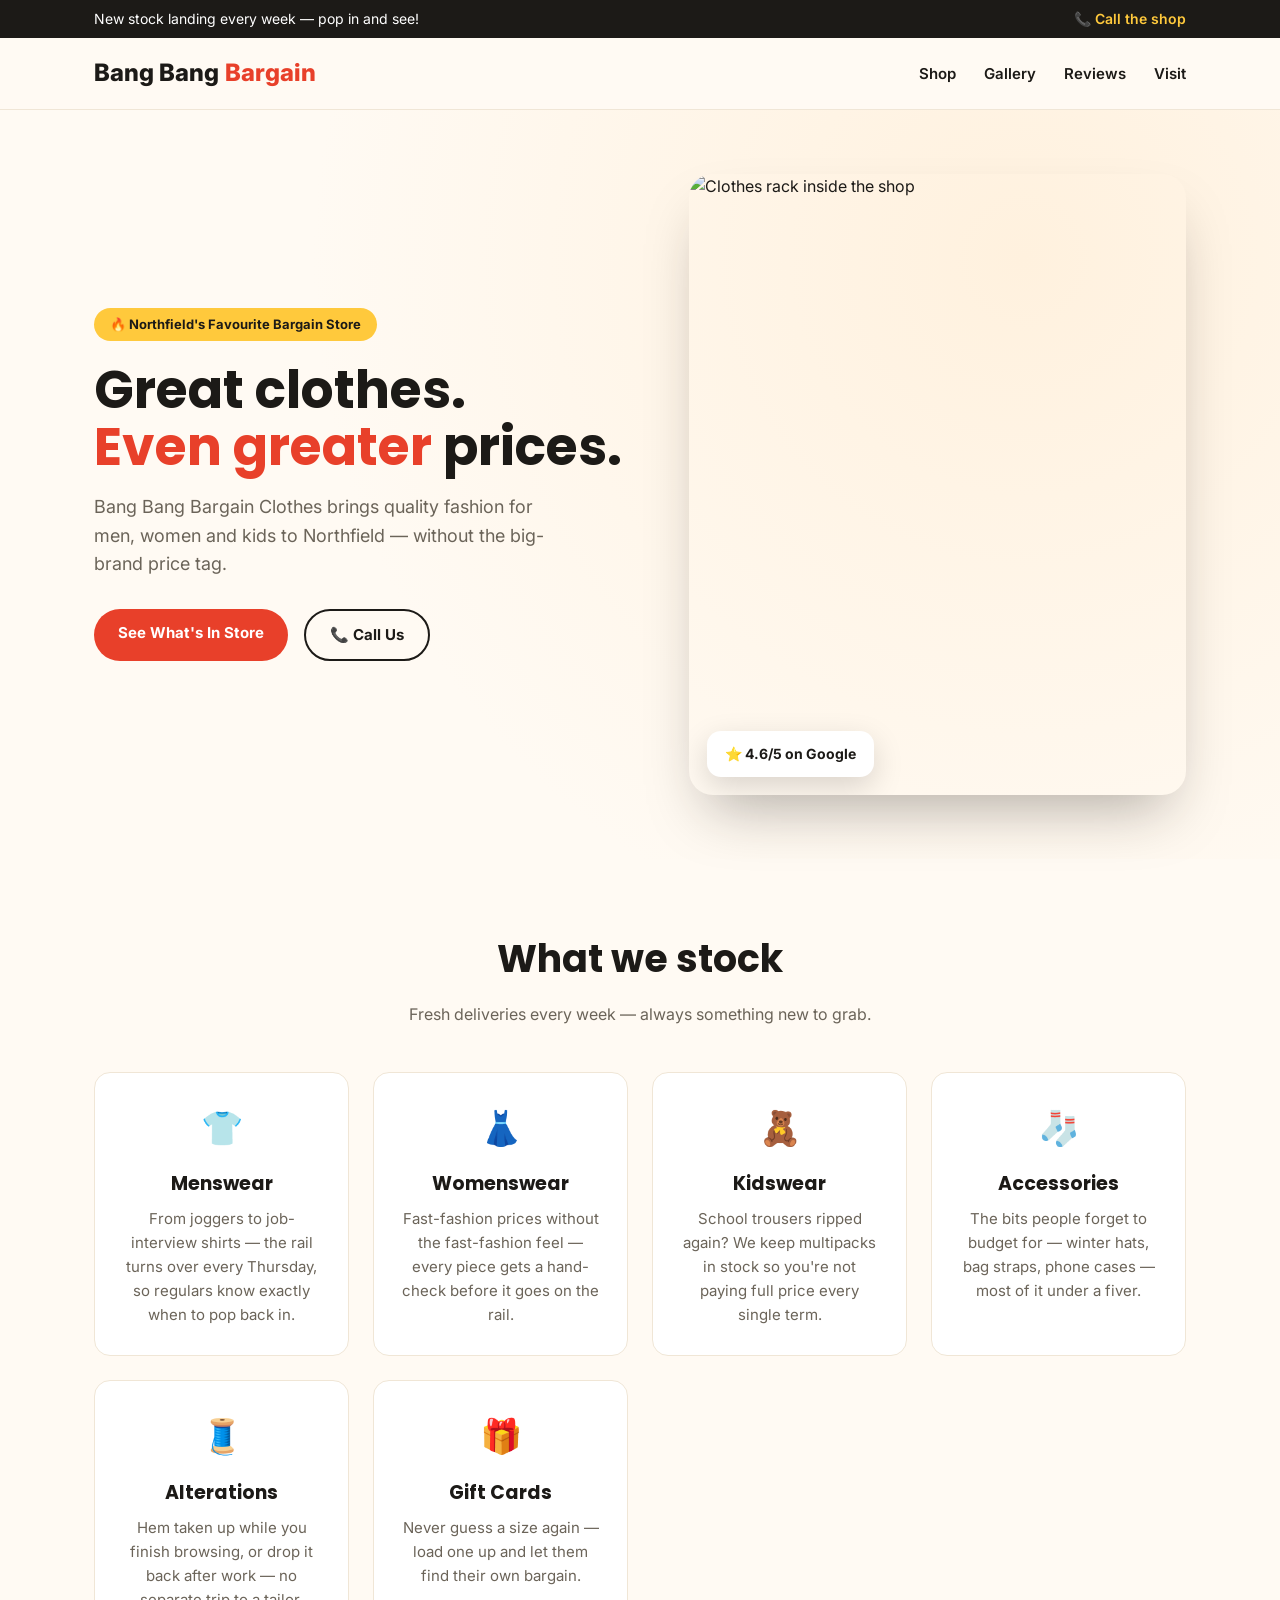
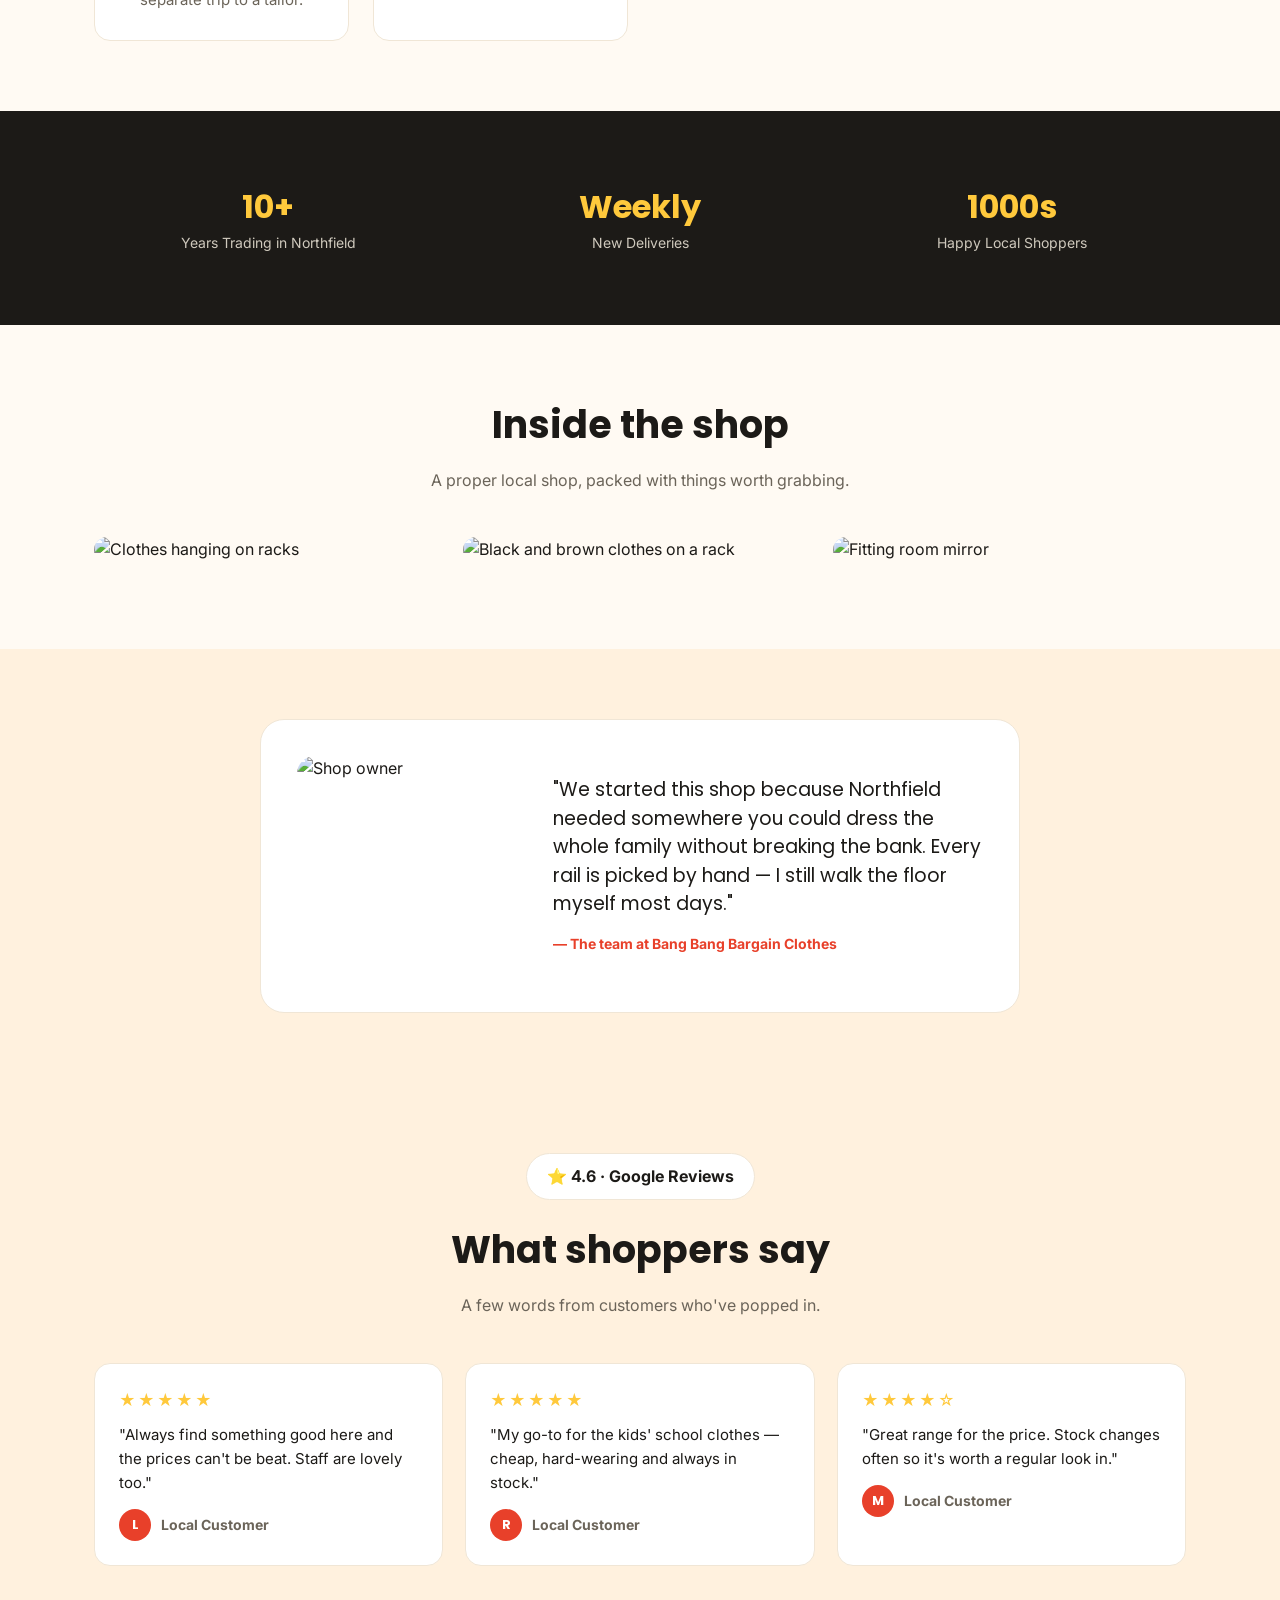
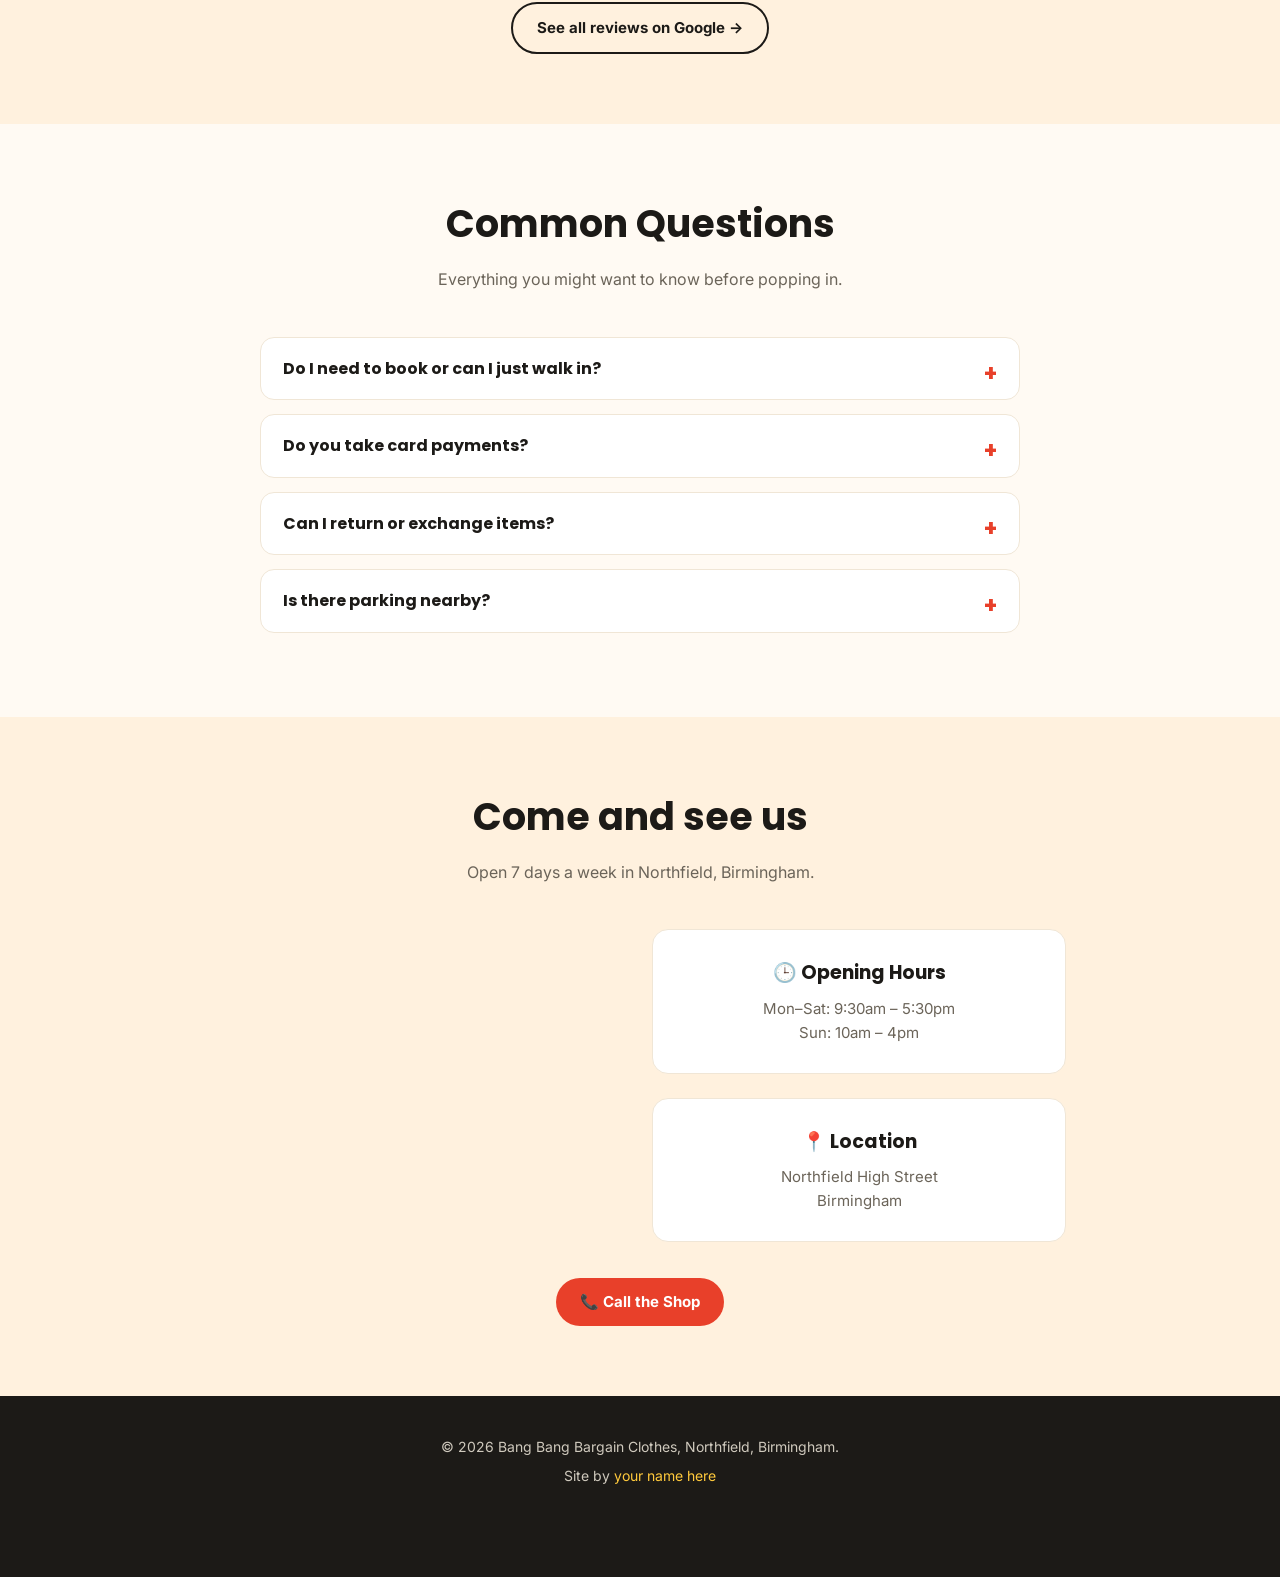
==== index.html @ 91b3e773 "Add files via upload" ====
<!DOCTYPE html>
<html lang="en-GB">
<head>
<meta charset="UTF-8" />
<meta name="viewport" content="width=device-width, initial-scale=1" />
<title>Bang Bang Bargain Clothes | Northfield's Best Value Fashion</title>
<meta name="description" content="Bang Bang Bargain Clothes — quality clothing at unbeatable prices for the whole family, right in Northfield, Birmingham." />
<link rel="preconnect" href="https://fonts.googleapis.com" />
<link rel="preconnect" href="https://fonts.gstatic.com" crossorigin />
<link href="https://fonts.googleapis.com/css2?family=Poppins:wght@500;600;700;800&family=Inter:wght@400;500;600&display=swap" rel="stylesheet" />
<style>
  :root{
    --bg:#fffaf3; --ink:#1c1a17; --muted:#6b6459;
    --accent:#e8402a; --accent2:#ffc93c; --card:#ffffff; --line:#f0e6d6;
  }
  *{box-sizing:border-box; margin:0; padding:0;}
  body{font-family:'Inter',sans-serif; background:var(--bg); color:var(--ink); line-height:1.6;}
  h1,h2,h3{font-family:'Poppins',sans-serif;}
  .wrap{max-width:1140px; margin:0 auto; padding:0 24px;}
  a{color:inherit;}
  img{display:block; max-width:100%;}
  .reveal{opacity:0; transform:translateY(28px); transition:opacity .7s ease, transform .7s ease;}
  .reveal.in{opacity:1; transform:none;}
  .topbar{background:var(--ink); color:#fff; font-size:14px;}
  .topbar__inner{display:flex; justify-content:space-between; align-items:center; padding:8px 24px; flex-wrap:wrap; gap:8px;}
  .topbar a{color:var(--accent2); font-weight:600; text-decoration:none;}
  header{position:sticky; top:0; background:rgba(255,250,243,.95); backdrop-filter:blur(6px); border-bottom:1px solid var(--line); z-index:30; transition:box-shadow .3s;}
  header.scrolled{box-shadow:0 8px 24px rgba(28,26,23,.08);}
  .header__inner{display:flex; align-items:center; justify-content:space-between; padding:16px 24px; position:relative;}
  .brand{font-size:24px; font-weight:800; text-decoration:none; display:flex; gap:6px;}
  .brand span{color:var(--accent);}
  nav ul{list-style:none; display:flex; gap:28px;}
  nav a{text-decoration:none; font-weight:600; font-size:15px; position:relative;}
  nav a::after{content:"";position:absolute; left:0; bottom:-4px; width:0; height:2px; background:var(--accent); transition:width .25s;}
  nav a:hover::after{width:100%;}
  .burger{display:none; flex-direction:column; gap:4px; background:none; border:0; cursor:pointer; padding:6px;}
  .burger span{width:24px; height:2px; background:var(--ink);}
  .mobile-menu{display:none; position:absolute; top:100%; left:0; right:0; background:var(--card); border-bottom:1px solid var(--line); flex-direction:column; padding:12px 24px;}
  .mobile-menu.open{display:flex;}
  .mobile-menu a{padding:12px 0; text-decoration:none; font-weight:600; border-bottom:1px solid var(--line);}
  .btn{display:inline-block; padding:12px 24px; border-radius:999px; font-weight:700; text-decoration:none; font-size:15px; border:none; cursor:pointer; transition:transform .2s, background .2s;}
  .btn:hover{transform:translateY(-2px);}
  .btn--accent{background:var(--accent); color:#fff;}
  .btn--accent:hover{background:#c9331f;}
  .btn--ghost{border:2px solid var(--ink); background:none;}
  .hero{padding:64px 24px; background:radial-gradient(circle at 80% 20%, #fff1de 0%, var(--bg) 60%);}
  .hero__grid{display:grid; grid-template-columns:1.1fr 1fr; gap:48px; align-items:center;}
  .hero__tag{display:inline-block; background:var(--accent2); color:var(--ink); font-weight:700; font-size:13px; padding:6px 16px; border-radius:999px; margin-bottom:20px;}
  .hero h1{font-size:clamp(32px,4.2vw,52px); line-height:1.1; margin-bottom:18px;}
  .hero h1 em{color:var(--accent); font-style:normal;}
  .hero p{color:var(--muted); font-size:18px; margin-bottom:30px; max-width:480px;}
  .hero__actions{display:flex; gap:16px; flex-wrap:wrap;}
  .hero__media{position:relative; border-radius:24px; overflow:hidden; aspect-ratio:4/5; box-shadow:0 30px 60px -20px rgba(28,26,23,.35);}
  .hero__media img{width:100%; height:100%; object-fit:cover;}
  .hero__badge{position:absolute; bottom:18px; left:18px; background:#fff; padding:12px 18px; border-radius:14px; box-shadow:0 10px 30px rgba(0,0,0,.15); font-size:14px; font-weight:700;}
  section{padding:70px 24px;}
  .section__head{text-align:center; max-width:600px; margin:0 auto 44px;}
  .section__head h2{font-size:clamp(26px,4vw,38px); margin-bottom:12px;}
  .section__head p{color:var(--muted);}
  .grid{display:grid; grid-template-columns:repeat(auto-fit,minmax(220px,1fr)); gap:24px;}
  .card{background:var(--card); border:1px solid var(--line); border-radius:16px; padding:28px; text-align:center; transition:transform .25s, box-shadow .25s;}
  .card:hover{transform:translateY(-6px); box-shadow:0 20px 40px -16px rgba(28,26,23,.18);}
  .card .icon{font-size:34px; margin-bottom:14px;}
  .card h3{font-size:19px; margin-bottom:8px;}
  .card p{color:var(--muted); font-size:15px;}
  .strip{background:var(--ink); color:#fff;}
  .strip .grid{grid-template-columns:repeat(auto-fit,minmax(160px,1fr)); text-align:center;}
  .strip h3{font-size:32px; color:var(--accent2); font-family:'Poppins',sans-serif;}
  .strip p{color:#cfc9bd; font-size:14px;}
  .masonry{columns:3 220px; column-gap:16px;}
  .masonry img{width:100%; border-radius:16px; margin-bottom:16px; break-inside:avoid; transition:transform .3s;}
  .masonry img:hover{transform:scale(1.03);}
  .owner{display:grid; grid-template-columns:220px 1fr; gap:36px; align-items:center; background:var(--card); border:1px solid var(--line); border-radius:24px; padding:36px; max-width:760px; margin:0 auto;}
  .owner img{border-radius:18px; aspect-ratio:1; object-fit:cover; width:100%;}
  .owner blockquote{font-family:'Poppins',sans-serif; font-size:19px; line-height:1.5; margin-bottom:14px;}
  .owner .who{color:var(--accent); font-weight:700; font-size:14px;}
  .reviews{background:#fff1de;}
  .review-grid{display:grid; grid-template-columns:repeat(auto-fit,minmax(240px,1fr)); gap:22px;}
  .review{background:#fff; border-radius:16px; padding:24px; border:1px solid var(--line); transition:transform .25s;}
  .review:hover{transform:translateY(-4px);}
  .stars{color:var(--accent2); letter-spacing:2px; margin-bottom:10px;}
  .review p{color:var(--ink); font-size:15px; margin-bottom:14px;}
  .review .who{display:flex; align-items:center; gap:10px; font-weight:700; font-size:14px; color:var(--muted);}
  .avatar{width:32px; height:32px; border-radius:50%; background:var(--accent); color:#fff; display:flex; align-items:center; justify-content:center; font-size:13px; font-weight:700; font-family:'Poppins',sans-serif;}
  .review-cta{text-align:center; margin-top:36px;}
  .rating-badge{display:inline-flex; align-items:center; gap:10px; background:#fff; border:1px solid var(--line); border-radius:999px; padding:10px 20px; font-weight:700; margin-bottom:20px;}
  .faq{max-width:760px; margin:0 auto;}
  .faq details{background:var(--card); border:1px solid var(--line); border-radius:14px; padding:18px 22px; margin-bottom:14px;}
  .faq summary{cursor:pointer; font-weight:700; font-family:'Poppins',sans-serif; list-style:none;}
  .faq summary::-webkit-details-marker{display:none;}
  .faq summary::after{content:"+"; float:right; font-size:22px; color:var(--accent);}
  .faq details[open] summary::after{content:"–";}
  .faq p{margin-top:12px; color:var(--muted); font-size:15px;}
  .map-contact{display:grid; grid-template-columns:1fr 1fr; gap:24px; max-width:900px; margin:0 auto;}
  .map-contact iframe{width:100%; height:100%; min-height:260px; border:0; border-radius:16px;}
  footer{background:var(--ink); color:#cfc9bd; padding:40px 24px 90px; text-align:center; font-size:14px;}
  footer a{color:var(--accent2); text-decoration:none;}
  .sticky-cta{position:fixed; bottom:0; left:0; right:0; background:var(--ink); padding:12px 20px; display:none; justify-content:center; gap:12px; z-index:40; box-shadow:0 -8px 24px rgba(0,0,0,.2);}
  .sticky-cta a{flex:1; text-align:center; max-width:280px;}
  @media(max-width:820px){
    nav{display:none;}
    .burger{display:flex;}
    .hero__grid{grid-template-columns:1fr;}
    .hero__media{order:-1;}
    .masonry{columns:2 160px;}
    .owner{grid-template-columns:1fr; text-align:center;}
    .owner img{max-width:180px; margin:0 auto;}
    .map-contact{grid-template-columns:1fr;}
    .sticky-cta{display:flex;}
    footer{padding-bottom:100px;}
  }
</style>
</head>
<body>

<div class="topbar">
  <div class="wrap topbar__inner">
    <p>New stock landing every week — pop in and see!</p>
    <a href="tel:+441210000000">📞 Call the shop</a>
  </div>
</div>

<header id="siteHeader">
  <div class="wrap header__inner">
    <a class="brand" href="#top">Bang Bang <span>Bargain</span></a>
    <nav>
      <ul>
        <li><a href="#shop">Shop</a></li>
        <li><a href="#gallery">Gallery</a></li>
        <li><a href="#reviews">Reviews</a></li>
        <li><a href="#visit">Visit</a></li>
      </ul>
    </nav>
    <button class="burger" id="burgerBtn" aria-label="Menu"><span></span><span></span><span></span></button>
    <div class="mobile-menu" id="mobileMenu">
      <a href="#shop">Shop</a>
      <a href="#gallery">Gallery</a>
      <a href="#reviews">Reviews</a>
      <a href="#visit">Visit</a>
    </div>
  </div>
</header>

<section class="hero" id="top">
  <div class="wrap hero__grid">
    <div>
      <span class="hero__tag">🔥 Northfield's Favourite Bargain Store</span>
      <h1>Great clothes.<br><em>Even greater</em> prices.</h1>
      <p>Bang Bang Bargain Clothes brings quality fashion for men, women and kids to Northfield — without the big-brand price tag.</p>
      <div class="hero__actions">
        <a href="#shop" class="btn btn--accent">See What's In Store</a>
        <a href="tel:+441210000000" class="btn btn--ghost">📞 Call Us</a>
      </div>
    </div>
    <div class="hero__media">
      <img src="https://images.pexels.com/photos/26292716/pexels-photo-26292716.jpeg?auto=compress&cs=tinysrgb&w=1200" alt="Clothes rack inside the shop" loading="lazy" />
      <div class="hero__badge">⭐ 4.6/5 on Google</div>
    </div>
  </div>
</section>

<section id="shop">
  <div class="wrap">
    <div class="section__head reveal">
      <h2>What we stock</h2>
      <p>Fresh deliveries every week — always something new to grab.</p>
    </div>
    <div class="grid">
      <div class="card reveal"><div class="icon">👕</div><h3>Menswear</h3><p>From joggers to job-interview shirts — the rail turns over every Thursday, so regulars know exactly when to pop back in.</p></div>
      <div class="card reveal"><div class="icon">👗</div><h3>Womenswear</h3><p>Fast-fashion prices without the fast-fashion feel — every piece gets a hand-check before it goes on the rail.</p></div>
      <div class="card reveal"><div class="icon">🧸</div><h3>Kidswear</h3><p>School trousers ripped again? We keep multipacks in stock so you're not paying full price every single term.</p></div>
      <div class="card reveal"><div class="icon">🧦</div><h3>Accessories</h3><p>The bits people forget to budget for — winter hats, bag straps, phone cases — most of it under a fiver.</p></div>
      <div class="card reveal"><div class="icon">🧵</div><h3>Alterations</h3><p>Hem taken up while you finish browsing, or drop it back after work — no separate trip to a tailor.</p></div>
      <div class="card reveal"><div class="icon">🎁</div><h3>Gift Cards</h3><p>Never guess a size again — load one up and let them find their own bargain.</p></div>
    </div>
  </div>
</section>

<section class="strip">
  <div class="wrap grid">
    <div class="reveal"><h3>10+</h3><p>Years Trading in Northfield</p></div>
    <div class="reveal"><h3>Weekly</h3><p>New Deliveries</p></div>
    <div class="reveal"><h3>1000s</h3><p>Happy Local Shoppers</p></div>
  </div>
</section>

<section id="gallery">
  <div class="wrap">
    <div class="section__head reveal">
      <h2>Inside the shop</h2>
      <p>A proper local shop, packed with things worth grabbing.</p>
    </div>
    <div class="masonry reveal">
      <img src="https://images.pexels.com/photos/11911863/pexels-photo-11911863.jpeg?auto=compress&cs=tinysrgb&w=800" alt="Clothes hanging on racks" loading="lazy" />
      <img src="https://images.pexels.com/photos/5531711/pexels-photo-5531711.jpeg?auto=compress&cs=tinysrgb&w=800" alt="Black and brown clothes on a rack" loading="lazy" />
      <img src="https://images.pexels.com/photos/7679757/pexels-photo-7679757.jpeg?auto=compress&cs=tinysrgb&w=800" alt="Fitting room mirror" loading="lazy" />
    </div>
  </div>
</section>

<section id="owner" style="background:#fff1de;">
  <div class="wrap">
    <div class="owner reveal">
      <img src="https://images.pexels.com/photos/36730466/pexels-photo-36730466.jpeg?auto=compress&cs=tinysrgb&w=500" alt="Shop owner" loading="lazy" />
      <div>
        <blockquote>"We started this shop because Northfield needed somewhere you could dress the whole family without breaking the bank. Every rail is picked by hand — I still walk the floor myself most days."</blockquote>
        <div class="who">— The team at Bang Bang Bargain Clothes</div>
      </div>
    </div>
  </div>
</section>

<section id="reviews" class="reviews">
  <div class="wrap">
    <div class="section__head reveal">
      <span class="rating-badge">⭐ 4.6 · Google Reviews</span>
      <h2>What shoppers say</h2>
      <p>A few words from customers who've popped in.</p>
    </div>
    <div class="review-grid">
      <div class="review reveal"><div class="stars">★★★★★</div><p>"Always find something good here and the prices can't be beat. Staff are lovely too."</p><div class="who"><span class="avatar">L</span> Local Customer</div></div>
      <div class="review reveal"><div class="stars">★★★★★</div><p>"My go-to for the kids' school clothes — cheap, hard-wearing and always in stock."</p><div class="who"><span class="avatar">R</span> Local Customer</div></div>
      <div class="review reveal"><div class="stars">★★★★☆</div><p>"Great range for the price. Stock changes often so it's worth a regular look in."</p><div class="who"><span class="avatar">M</span> Local Customer</div></div>
    </div>
    <div class="review-cta">
      <a class="btn btn--ghost" href="https://www.google.com/search?q=Bang+Bang+Bargain+Clothes+Northfield+Birmingham+reviews" target="_blank" rel="noopener">See all reviews on Google →</a>
    </div>
  </div>
</section>

<section id="faq">
  <div class="wrap">
    <div class="section__head reveal">
      <h2>Common Questions</h2>
      <p>Everything you might want to know before popping in.</p>
    </div>
    <div class="faq reveal">
      <details><summary>Do I need to book or can I just walk in?</summary><p>No booking needed — just walk in any time during opening hours.</p></details>
      <details><summary>Do you take card payments?</summary><p>Yes, we accept card, contactless and cash.</p></details>
      <details><summary>Can I return or exchange items?</summary><p>Yes, bring your receipt within 14 days for an exchange or store credit.</p></details>
      <details><summary>Is there parking nearby?</summary><p>Yes, there's short-stay parking right outside on Northfield High Street.</p></details>
    </div>
  </div>
</section>

<section id="visit" style="background:#fff1de;">
  <div class="wrap section__head reveal">
    <h2>Come and see us</h2>
    <p>Open 7 days a week in Northfield, Birmingham.</p>
  </div>
  <div class="wrap map-contact reveal">
    <iframe src="https://maps.google.com/maps?q=Northfield,+Birmingham&z=15&output=embed" loading="lazy" title="Map to Bang Bang Bargain Clothes"></iframe>
    <div class="grid" style="grid-template-columns:1fr;">
      <div class="card"><h3>🕒 Opening Hours</h3><p>Mon–Sat: 9:30am – 5:30pm<br>Sun: 10am – 4pm</p></div>
      <div class="card"><h3>📍 Location</h3><p>Northfield High Street<br>Birmingham</p></div>
    </div>
  </div>
  <div class="wrap" style="text-align:center; margin-top:36px;">
    <a href="tel:+441210000000" class="btn btn--accent">📞 Call the Shop</a>
  </div>
</section>

<footer>
  <p>&copy; 2026 Bang Bang Bargain Clothes, Northfield, Birmingham.</p>
  <p style="margin-top:6px;">Site by <a href="#">your name here</a></p>
</footer>

<div class="sticky-cta">
  <a href="tel:+441210000000" class="btn btn--accent">📞 Call Now</a>
  <a href="#visit" class="btn btn--ghost" style="border-color:#fff; color:#fff;">📍 Visit</a>
</div>

<script>
  const burger = document.getElementById('burgerBtn');
  const menu = document.getElementById('mobileMenu');
  burger.addEventListener('click', () => menu.classList.toggle('open'));

  const header = document.getElementById('siteHeader');
  window.addEventListener('scroll', () => header.classList.toggle('scrolled', window.scrollY > 10));

  function smoothScrollTo(id){
    const target = document.getElementById(id);
    if(!target) return;
    const headerH = header.offsetHeight;
    const top = target.getBoundingClientRect().top + window.scrollY - headerH - 12;
    window.scrollTo({ top: Math.max(top, 0), behavior: 'smooth' });
  }
  document.querySelectorAll('a[href^="#"]').forEach(link => {
    const id = link.getAttribute('href').slice(1);
    if(!document.getElementById(id)) return;
    link.addEventListener('click', (e) => {
      e.preventDefault();
      menu.classList.remove('open');
      smoothScrollTo(id);
      history.replaceState(null, '', '#' + id);
    });
  });

  const io = new IntersectionObserver((entries) => {
    entries.forEach(e => { if(e.isIntersecting){ e.target.classList.add('in'); io.unobserve(e.target); } });
  }, { threshold: 0.15 });
  document.querySelectorAll('.reveal').forEach(el => io.observe(el));
</script>

</body>
</html>
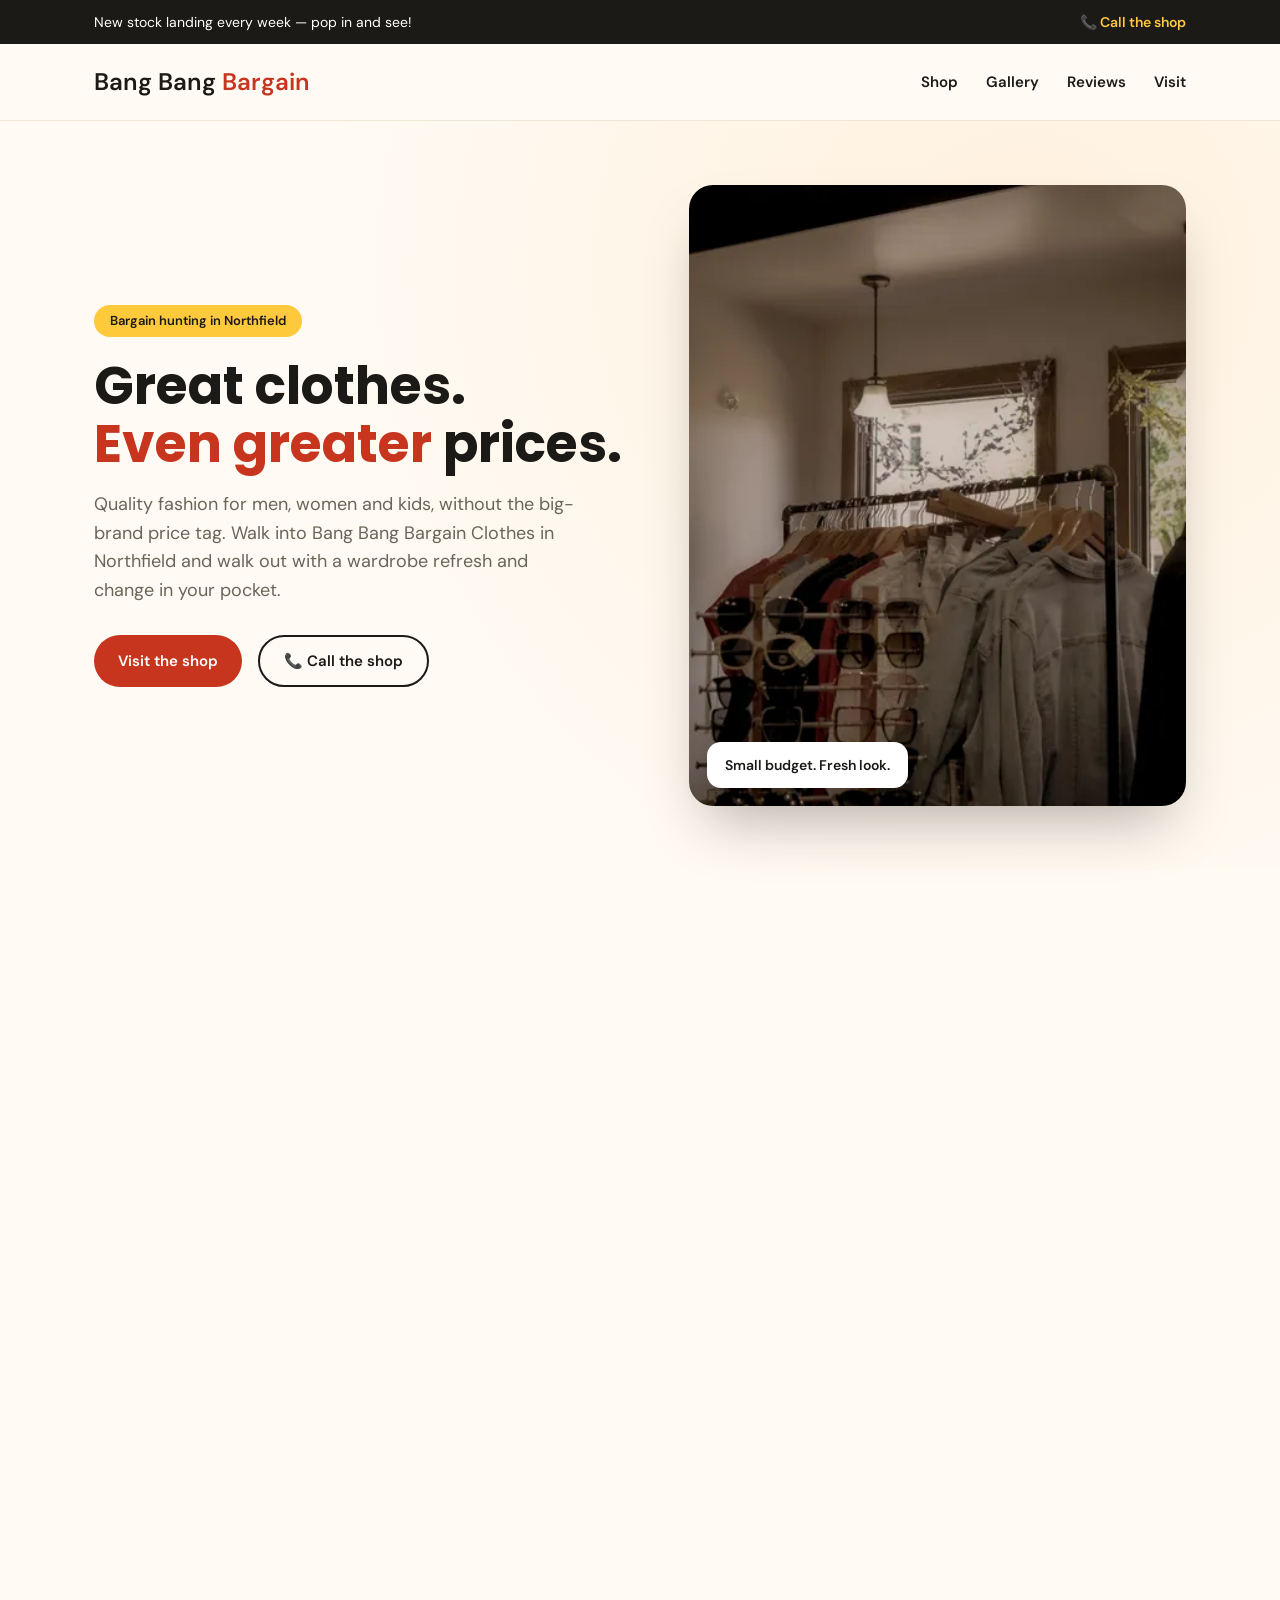
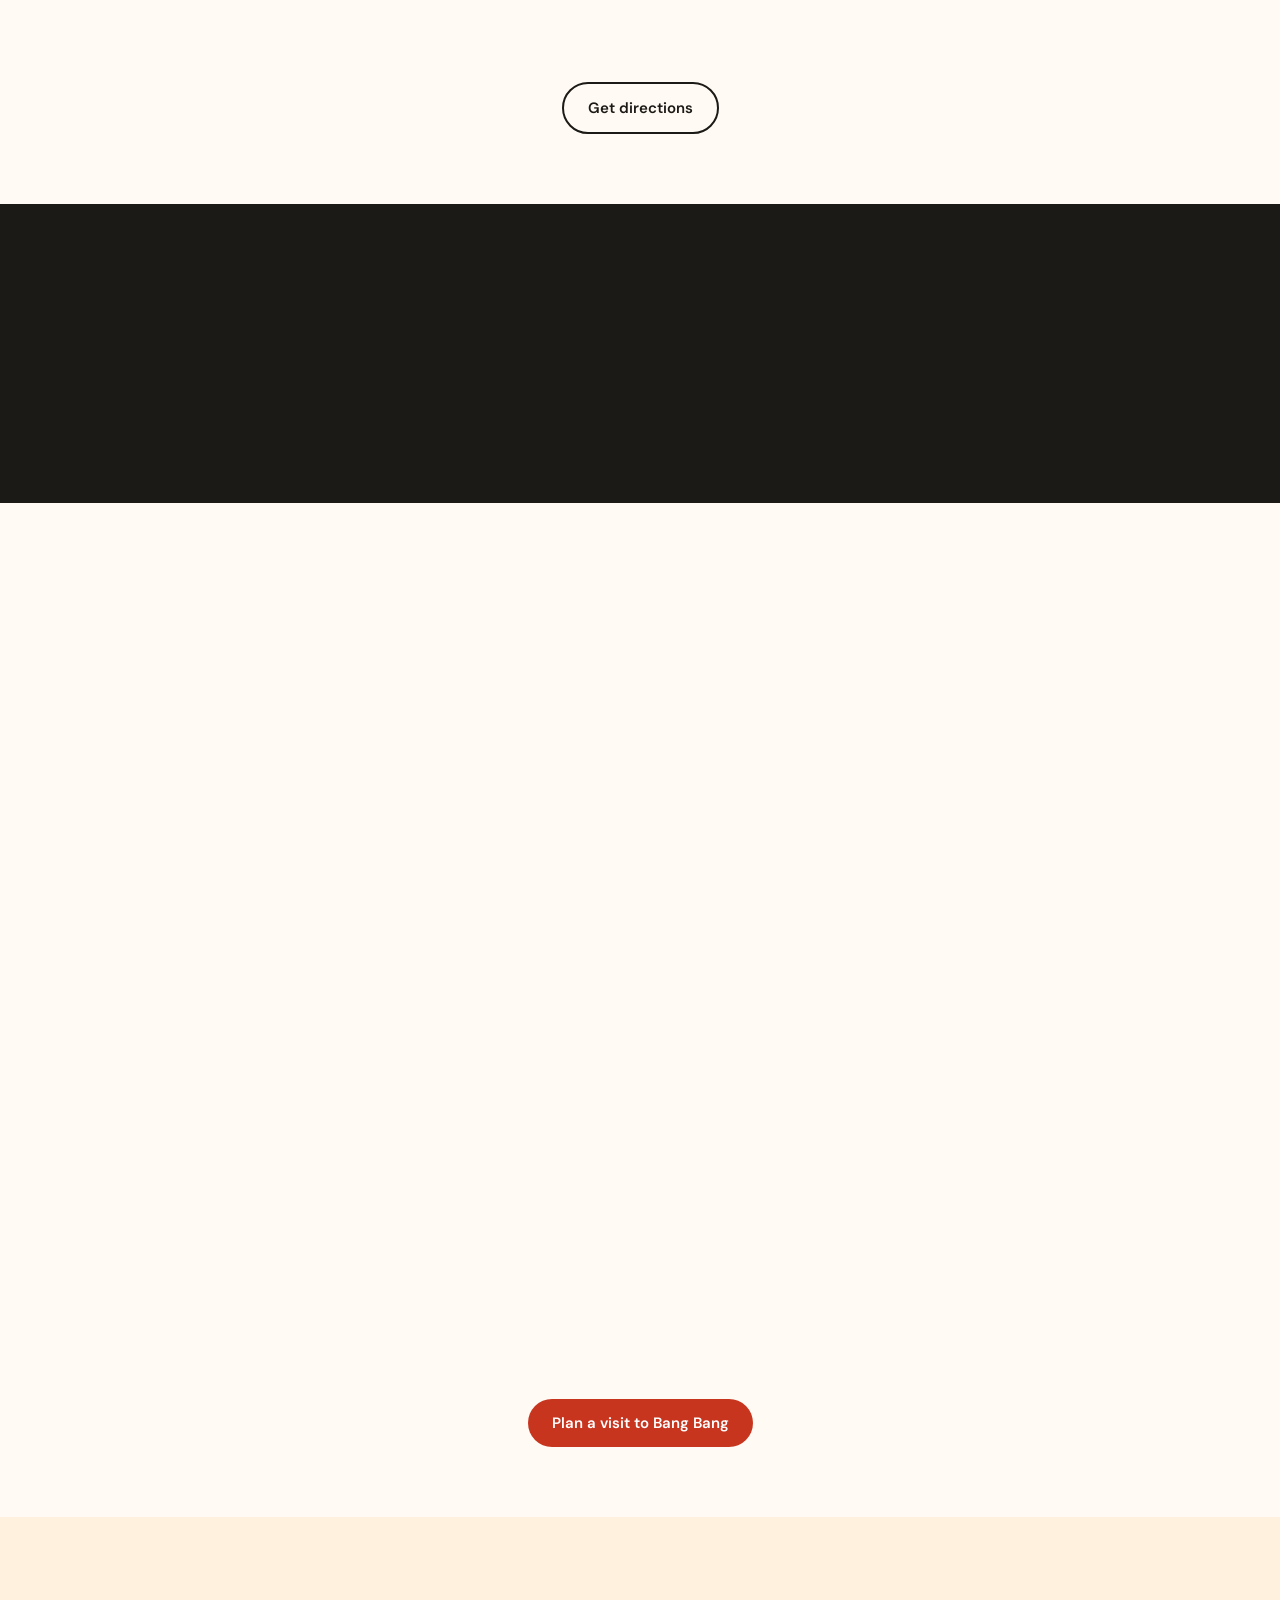
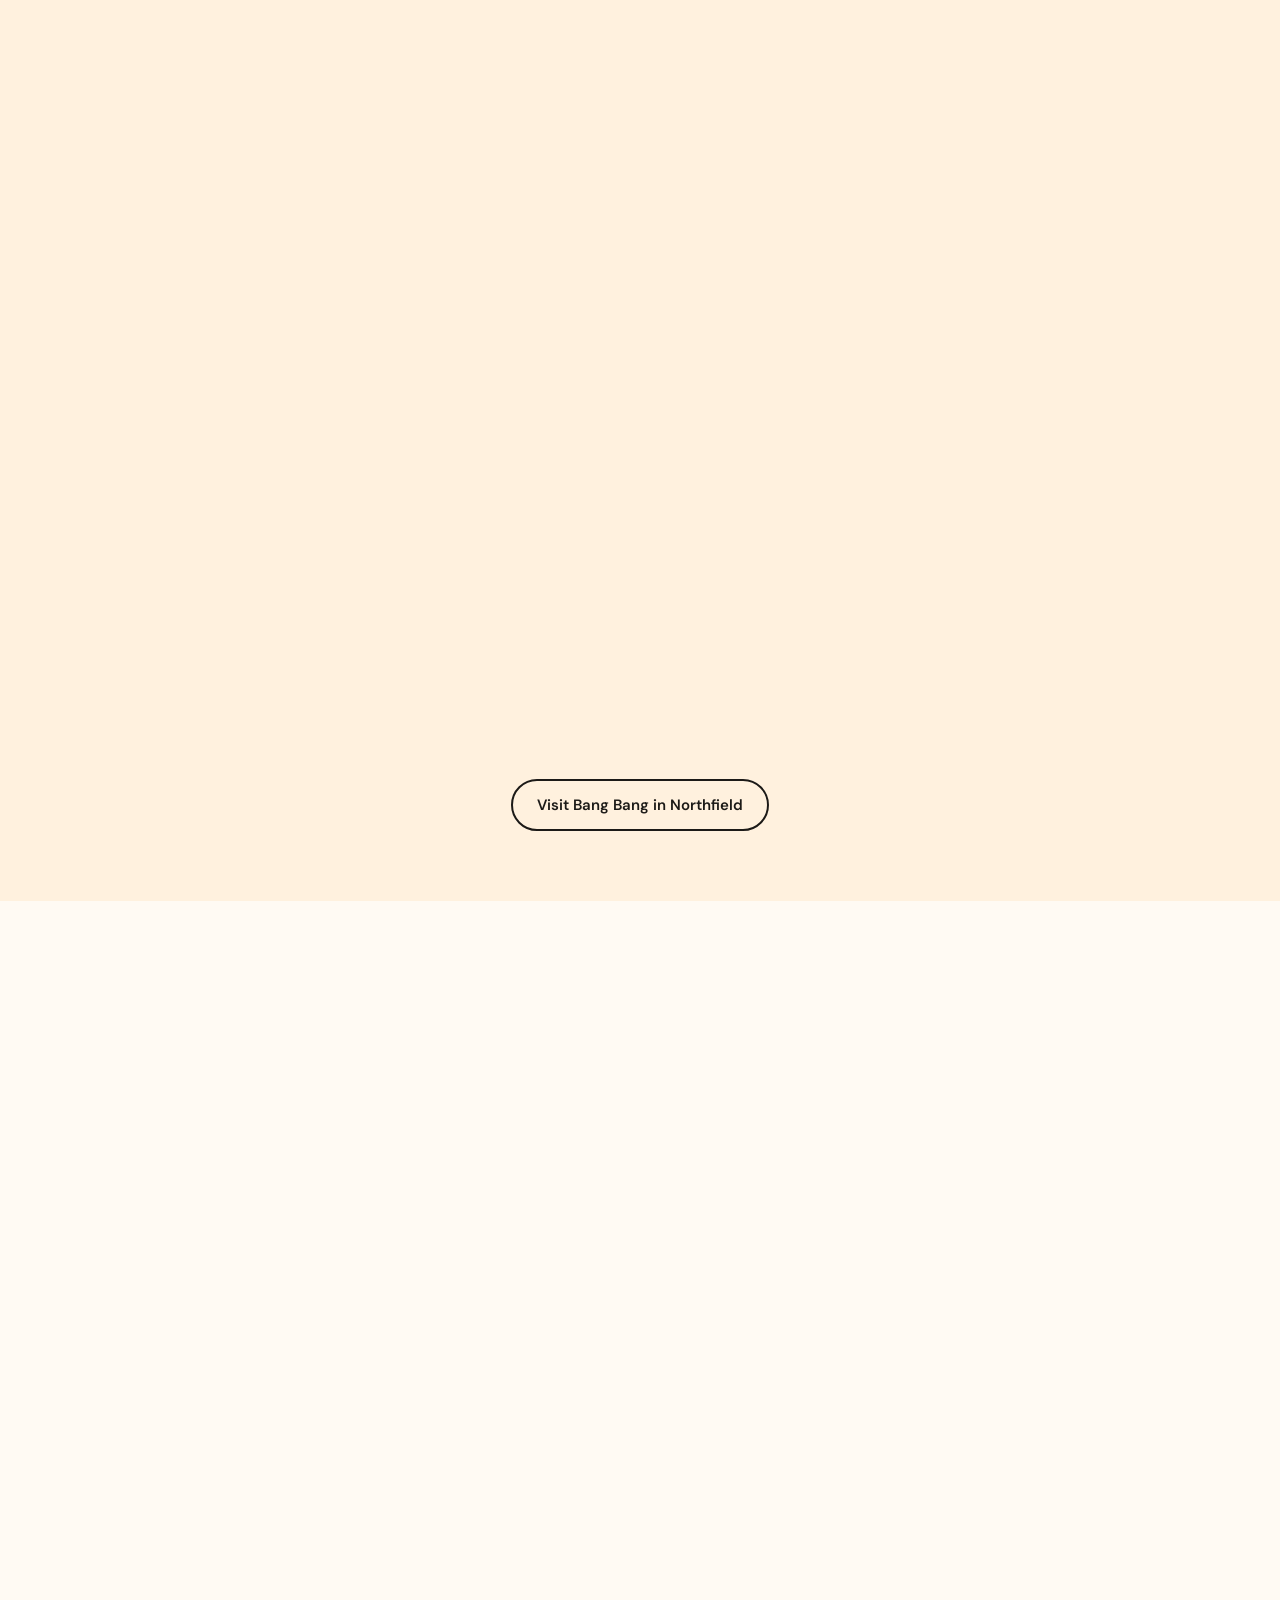
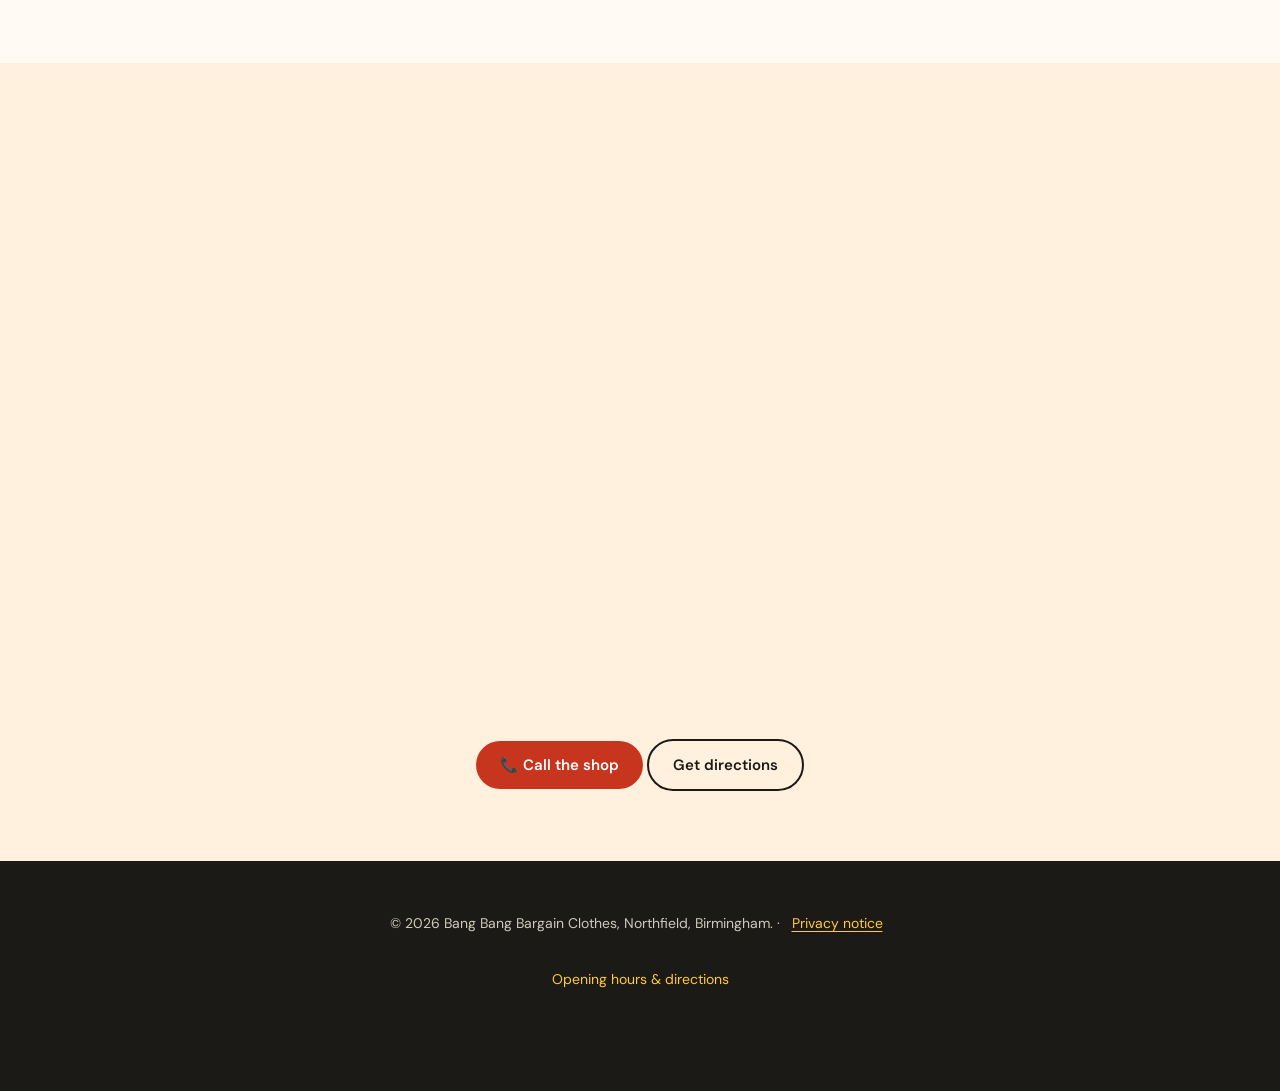
==== commit a0ea9440: "Upgrade to industry-standard version Trade-specific content, accessibility (WCAG 2.2 AA), local SEO " ====
--- a/index.html
+++ b/index.html
@@ -3,42 +3,82 @@
 <head>
 <meta charset="UTF-8" />
 <meta name="viewport" content="width=device-width, initial-scale=1" />
-<title>Bang Bang Bargain Clothes | Northfield's Best Value Fashion</title>
+<meta http-equiv="Content-Security-Policy" content="default-src 'self'; script-src 'self' 'sha256-gAIMlo4uHwea7LDSu/hGhLXHg8Iu/WQoVQvXGVLwabA=' 'sha256-/x7W7R75k8Roq0WaVRQX9blP4OufE5xbAdzklGxsgpw=' 'sha256-jGpBub3gSH76d6RFqRCQC8RcWBUvv9EhW2UNoiiEyQc=' 'sha256-IDwLny+QN3nuNhJYRke6zRL8Q5bC1jtUe0Z6aEzU7aU='; style-src 'self' 'sha256-e0gJQ25ycQEBZA8t9iqPlW1ZP9yXl++LATGfIm0k0qs=' 'sha256-yHE5kvvKfmOV6AkdnSbhZ3sw0I3Plir3JawKdt4ME8s='; img-src 'self' data:; font-src 'self'; frame-src https://maps.google.com https://www.google.com; connect-src 'self'; form-action 'self'; base-uri 'self'; object-src 'none'; upgrade-insecure-requests" />
+<meta name="referrer" content="strict-origin-when-cross-origin" />
+<script>if (window.top !== window.self) { try { window.top.location.replace(window.self.location.href); } catch (e) { document.documentElement.hidden = true; } }</script>
+<title>Bang Bang Bargain Clothes | Bargain Clothing, Northfield</title>
 <meta name="description" content="Bang Bang Bargain Clothes — quality clothing at unbeatable prices for the whole family, right in Northfield, Birmingham." />
-<link rel="preconnect" href="https://fonts.googleapis.com" />
-<link rel="preconnect" href="https://fonts.gstatic.com" crossorigin />
-<link href="https://fonts.googleapis.com/css2?family=Poppins:wght@500;600;700;800&family=Inter:wght@400;500;600&display=swap" rel="stylesheet" />
+<link rel="canonical" href="https://desolatemartial553.github.io/Bang-Bargain-Clothing-Store/" />
+<meta property="og:type" content="website" />
+<meta property="og:site_name" content="Bang Bang Bargain Clothes" />
+<meta property="og:title" content="Bang Bang Bargain Clothes | Bargain Clothing, Northfield" />
+<meta property="og:description" content="Bargain clothing for men, women and kids at Bang Bang Bargain Clothes, Northfield, Birmingham. Fresh looks without the big-brand price tag." />
+<meta property="og:url" content="https://desolatemartial553.github.io/Bang-Bargain-Clothing-Store/" />
+<meta property="og:image" content="https://desolatemartial553.github.io/Bang-Bargain-Clothing-Store/images/26292716-w1200-510578.jpg" />
+<meta property="og:locale" content="en_GB" />
+<meta name="twitter:card" content="summary_large_image" />
+<meta name="twitter:title" content="Bang Bang Bargain Clothes | Bargain Clothing, Northfield" />
+<meta name="twitter:description" content="Bargain clothing for men, women and kids at Bang Bang Bargain Clothes, Northfield, Birmingham." />
+<meta name="twitter:image" content="https://desolatemartial553.github.io/Bang-Bargain-Clothing-Store/images/26292716-w1200-510578.jpg" />
+<meta name="theme-color" content="#e8402a" />
+<link rel="icon" href="data:image/svg+xml,%3Csvg xmlns='http://www.w3.org/2000/svg' viewBox='0 0 64 64'%3E%3Crect width='64' height='64' rx='14' fill='%23e8402a'/%3E%3Ctext x='32' y='44' font-family='Arial,sans-serif' font-size='34' font-weight='800' text-anchor='middle' fill='%23fff'%3EBB%3C/text%3E%3C/svg%3E" />
+<script type="application/ld+json">
+{
+  "@context": "https://schema.org",
+  "@type": "ClothingStore",
+  "name": "Bang Bang Bargain Clothes",
+  "url": "https://desolatemartial553.github.io/Bang-Bargain-Clothing-Store/",
+  "image": "https://desolatemartial553.github.io/Bang-Bargain-Clothing-Store/images/26292716-w1200-510578.jpg",
+  "description": "Bargain clothing for men, women and kids in Northfield, Birmingham.",
+  "address": {
+    "@type": "PostalAddress",
+    "addressLocality": "Northfield, Birmingham",
+    "addressRegion": "West Midlands",
+    "addressCountry": "GB"
+  },
+  "areaServed": ["Northfield", "Birmingham"]
+}
+</script>
+<link rel="preload" as="image" imagesrcset="images/26292716-w480-h600-50cfea.webp 480w, images/26292716-w800-h1000-cda3ad.webp 800w, images/26292716-w1040-h1300-4b2d61.webp 1040w" imagesizes="(max-width:820px) calc(100vw - 48px), 520px" fetchpriority="high" />
+<link rel="stylesheet" href="fonts/fonts.css" />
 <style>
   :root{
-    --bg:#fffaf3; --ink:#1c1a17; --muted:#6b6459;
-    --accent:#e8402a; --accent2:#ffc93c; --card:#ffffff; --line:#f0e6d6;
+    --bg:#fffaf3; --ink:#1c1a17; --muted:#6b6459; --stars:#b45309; --header-h:77px;
+    --accent:#c7351f; --accent2:#ffc93c; --card:#ffffff; --line:#f0e6d6;
   }
   *{box-sizing:border-box; margin:0; padding:0;}
-  body{font-family:'Inter',sans-serif; background:var(--bg); color:var(--ink); line-height:1.6;}
+  html{scroll-padding-top:0;}
+  body{font-family:'DM Sans',sans-serif; background:var(--bg); color:var(--ink); line-height:1.6;}
   h1,h2,h3{font-family:'Poppins',sans-serif;}
   .wrap{max-width:1140px; margin:0 auto; padding:0 24px;}
   a{color:inherit;}
   img{display:block; max-width:100%;}
-  .reveal{opacity:0; transform:translateY(28px); transition:opacity .7s ease, transform .7s ease;}
-  .reveal.in{opacity:1; transform:none;}
+  .js .reveal{opacity:0; transform:translateY(28px); transition:opacity .7s ease, transform .7s ease;}
+  .js .reveal.in{opacity:1; transform:none;}
+  section[id]{scroll-margin-top:calc(var(--header-h) + 12px);}
+  #top{scroll-margin-top:0;}
+  main:focus,section[tabindex="-1"]:focus{outline:none;}
+  .skip-link{position:absolute; left:12px; top:-120px; z-index:100; background:var(--ink); color:#fff; padding:12px 20px; border-radius:8px; font-weight:700; text-decoration:none;}
+  .skip-link:focus{top:12px;}
+  :focus-visible{outline:3px solid var(--ink); outline-offset:3px;}
+  .topbar :focus-visible, .strip :focus-visible, footer :focus-visible, .sticky-cta :focus-visible{outline-color:var(--accent2);}
   .topbar{background:var(--ink); color:#fff; font-size:14px;}
-  .topbar__inner{display:flex; justify-content:space-between; align-items:center; padding:8px 24px; flex-wrap:wrap; gap:8px;}
-  .topbar a{color:var(--accent2); font-weight:600; text-decoration:none;}
+  .topbar__inner{display:flex; justify-content:space-between; align-items:center; padding:0 24px; flex-wrap:wrap; gap:8px;}
+  .topbar a{color:var(--accent2); font-weight:600; text-decoration:none; display:inline-flex; align-items:center; min-height:44px;}
   header{position:sticky; top:0; background:rgba(255,250,243,.95); backdrop-filter:blur(6px); border-bottom:1px solid var(--line); z-index:30; transition:box-shadow .3s;}
   header.scrolled{box-shadow:0 8px 24px rgba(28,26,23,.08);}
   .header__inner{display:flex; align-items:center; justify-content:space-between; padding:16px 24px; position:relative;}
-  .brand{font-size:24px; font-weight:800; text-decoration:none; display:flex; gap:6px;}
+  .brand{font-size:24px; font-weight:800; text-decoration:none; display:flex; align-items:center; gap:6px; min-height:44px;}
   .brand span{color:var(--accent);}
   nav ul{list-style:none; display:flex; gap:28px;}
-  nav a{text-decoration:none; font-weight:600; font-size:15px; position:relative;}
-  nav a::after{content:"";position:absolute; left:0; bottom:-4px; width:0; height:2px; background:var(--accent); transition:width .25s;}
+  nav a{text-decoration:none; font-weight:600; font-size:15px; position:relative; display:inline-flex; align-items:center; min-height:44px;}
+  nav a::after{content:"";position:absolute; left:0; bottom:6px; width:0; height:2px; background:var(--accent); transition:width .25s;}
   nav a:hover::after{width:100%;}
-  .burger{display:none; flex-direction:column; gap:4px; background:none; border:0; cursor:pointer; padding:6px;}
+  .burger{display:none; flex-direction:column; align-items:center; justify-content:center; gap:4px; background:none; border:0; cursor:pointer; min-width:44px; min-height:44px; padding:6px;}
   .burger span{width:24px; height:2px; background:var(--ink);}
   .mobile-menu{display:none; position:absolute; top:100%; left:0; right:0; background:var(--card); border-bottom:1px solid var(--line); flex-direction:column; padding:12px 24px;}
-  .mobile-menu.open{display:flex;}
   .mobile-menu a{padding:12px 0; text-decoration:none; font-weight:600; border-bottom:1px solid var(--line);}
-  .btn{display:inline-block; padding:12px 24px; border-radius:999px; font-weight:700; text-decoration:none; font-size:15px; border:none; cursor:pointer; transition:transform .2s, background .2s;}
+  .btn{display:inline-flex; align-items:center; justify-content:center; min-height:44px; padding:12px 24px; border-radius:999px; font-weight:700; text-decoration:none; font-size:15px; border:none; cursor:pointer; transition:transform .2s, background .2s;}
   .btn:hover{transform:translateY(-2px);}
   .btn--accent{background:var(--accent); color:#fff;}
   .btn--accent:hover{background:#c9331f;}
@@ -78,30 +118,30 @@
   .review-grid{display:grid; grid-template-columns:repeat(auto-fit,minmax(240px,1fr)); gap:22px;}
   .review{background:#fff; border-radius:16px; padding:24px; border:1px solid var(--line); transition:transform .25s;}
   .review:hover{transform:translateY(-4px);}
-  .stars{color:var(--accent2); letter-spacing:2px; margin-bottom:10px;}
+  .stars{color:var(--stars); letter-spacing:2px; margin-bottom:10px;}
   .review p{color:var(--ink); font-size:15px; margin-bottom:14px;}
   .review .who{display:flex; align-items:center; gap:10px; font-weight:700; font-size:14px; color:var(--muted);}
   .avatar{width:32px; height:32px; border-radius:50%; background:var(--accent); color:#fff; display:flex; align-items:center; justify-content:center; font-size:13px; font-weight:700; font-family:'Poppins',sans-serif;}
   .review-cta{text-align:center; margin-top:36px;}
-  .rating-badge{display:inline-flex; align-items:center; gap:10px; background:#fff; border:1px solid var(--line); border-radius:999px; padding:10px 20px; font-weight:700; margin-bottom:20px;}
   .faq{max-width:760px; margin:0 auto;}
   .faq details{background:var(--card); border:1px solid var(--line); border-radius:14px; padding:18px 22px; margin-bottom:14px;}
-  .faq summary{cursor:pointer; font-weight:700; font-family:'Poppins',sans-serif; list-style:none;}
+  .faq summary{cursor:pointer; font-weight:700; font-family:'Poppins',sans-serif; list-style:none; display:flex; align-items:center; justify-content:space-between; gap:12px; min-height:44px;}
   .faq summary::-webkit-details-marker{display:none;}
-  .faq summary::after{content:"+"; float:right; font-size:22px; color:var(--accent);}
+  .faq summary::after{content:"+"; font-size:22px; color:var(--accent);}
   .faq details[open] summary::after{content:"–";}
   .faq p{margin-top:12px; color:var(--muted); font-size:15px;}
   .map-contact{display:grid; grid-template-columns:1fr 1fr; gap:24px; max-width:900px; margin:0 auto;}
   .map-contact iframe{width:100%; height:100%; min-height:260px; border:0; border-radius:16px;}
   footer{background:var(--ink); color:#cfc9bd; padding:40px 24px 90px; text-align:center; font-size:14px;}
-  footer a{color:var(--accent2); text-decoration:none;}
+  footer a{color:var(--accent2); text-decoration:none; display:inline-flex; align-items:center; min-height:44px; padding:0 8px;}
   .sticky-cta{position:fixed; bottom:0; left:0; right:0; background:var(--ink); padding:12px 20px; display:none; justify-content:center; gap:12px; z-index:40; box-shadow:0 -8px 24px rgba(0,0,0,.2);}
   .sticky-cta a{flex:1; text-align:center; max-width:280px;}
   @media(max-width:820px){
     nav{display:none;}
     .burger{display:flex;}
     .hero__grid{grid-template-columns:1fr;}
-    .hero__media{order:-1;}
+    .hero__media{aspect-ratio:4/3; max-height:340px;}
+    .mobile-menu.open{display:flex;}
     .masonry{columns:2 160px;}
     .owner{grid-template-columns:1fr; text-align:center;}
     .owner img{max-width:180px; margin:0 auto;}
@@ -109,21 +149,56 @@
     .sticky-cta{display:flex;}
     footer{padding-bottom:100px;}
   }
+  /* Task A: trade content and visit components. */
+  .section-actions{display:flex; flex-wrap:wrap; gap:14px; justify-content:center; margin-top:30px;}
+  .price-story{max-width:780px; text-align:center;}
+  .price-story h2{font-size:clamp(26px,4vw,38px); margin-bottom:16px; color:var(--accent2);}
+  .price-story p{font-size:17px; color:#fff;}
+  .new-in figure{break-inside:avoid; background:var(--card); border:1px solid var(--line); border-radius:16px; overflow:hidden; margin-bottom:16px;}
+  .new-in figcaption{padding:4px 20px 20px;}
+  .new-in h3{font-size:19px; margin-bottom:6px;}
+  .new-in p{color:var(--muted); font-size:15px;}
+  .contact-card address{font-style:normal; color:var(--muted); margin:12px 0;}
+  .contact-card p + p{margin-top:12px;}
+  .open-today{font-weight:700; margin-bottom:10px;}
+  .footer-contact{margin-top:12px;}
+  @media(max-width:820px){
+    .hero{padding-top:32px;}
+    .new-in{columns:1;}
+  }
+  @media(max-width:560px){
+    section .wrap{padding-left:0; padding-right:0;}
+    .owner{padding:22px;}
+    .card{padding:22px;}
+  }
+  @media(prefers-reduced-motion:reduce){
+    *,*::before,*::after{transition:none !important; animation:none !important;}
+    .js .reveal{opacity:1; transform:none;}
+    .btn:hover,.card:hover,.review:hover,.masonry img:hover{transform:none;}
+  }
+  footer a[href="privacy.html"]{text-decoration:underline; text-underline-offset:3px;}
+  /* Former inline style attributes (moved here for a stricter CSP) */
+  .u-s1{background:#fff1de !important;}
+  .u-s2{grid-template-columns:1fr !important;}
+  .u-s3{text-align:center !important; margin-top:36px !important;}
+  .u-s4{border-color:#fff !important; color:#fff !important;}
 </style>
 </head>
 <body>
+<a class="skip-link" href="#main">Skip to content</a>
+<script>document.documentElement.classList.add('js');</script>
 
 <div class="topbar">
   <div class="wrap topbar__inner">
     <p>New stock landing every week — pop in and see!</p>
-    <a href="tel:+441210000000">📞 Call the shop</a>
+    <!-- PLACEHOLDER: real shop phone needed (tel: link is a dummy number) --><a href="tel:+441214960000">📞 Call the shop</a><!-- /PLACEHOLDER -->
   </div>
 </div>
 
 <header id="siteHeader">
   <div class="wrap header__inner">
     <a class="brand" href="#top">Bang Bang <span>Bargain</span></a>
-    <nav>
+    <nav aria-label="Main">
       <ul>
         <li><a href="#shop">Shop</a></li>
         <li><a href="#gallery">Gallery</a></li>
@@ -131,7 +206,7 @@
         <li><a href="#visit">Visit</a></li>
       </ul>
     </nav>
-    <button class="burger" id="burgerBtn" aria-label="Menu"><span></span><span></span><span></span></button>
+    <button class="burger" id="burgerBtn" type="button" aria-label="Menu" aria-expanded="false" aria-controls="mobileMenu"><span></span><span></span><span></span></button>
     <div class="mobile-menu" id="mobileMenu">
       <a href="#shop">Shop</a>
       <a href="#gallery">Gallery</a>
@@ -141,20 +216,21 @@
   </div>
 </header>
 
+<main id="main" tabindex="-1">
 <section class="hero" id="top">
   <div class="wrap hero__grid">
     <div>
-      <span class="hero__tag">🔥 Northfield's Favourite Bargain Store</span>
+      <span class="hero__tag">Bargain hunting in Northfield</span>
       <h1>Great clothes.<br><em>Even greater</em> prices.</h1>
-      <p>Bang Bang Bargain Clothes brings quality fashion for men, women and kids to Northfield — without the big-brand price tag.</p>
+      <p>Quality fashion for men, women and kids, without the big-brand price tag. Walk into Bang Bang Bargain Clothes in Northfield and walk out with a wardrobe refresh and change in your pocket.</p>
       <div class="hero__actions">
-        <a href="#shop" class="btn btn--accent">See What's In Store</a>
-        <a href="tel:+441210000000" class="btn btn--ghost">📞 Call Us</a>
+        <a href="#visit" class="btn btn--accent">Visit the shop</a>
+        <!-- PLACEHOLDER: real shop phone needed (tel: link is a dummy number) --><a href="tel:+441214960000" class="btn btn--ghost">📞 Call the shop</a><!-- /PLACEHOLDER -->
       </div>
     </div>
     <div class="hero__media">
-      <img src="https://images.pexels.com/photos/26292716/pexels-photo-26292716.jpeg?auto=compress&cs=tinysrgb&w=1200" alt="Clothes rack inside the shop" loading="lazy" />
-      <div class="hero__badge">⭐ 4.6/5 on Google</div>
+      <img src="images/26292716-w800-h1000-cda3ad.webp" srcset="images/26292716-w480-h600-50cfea.webp 480w, images/26292716-w800-h1000-cda3ad.webp 800w, images/26292716-w1040-h1300-4b2d61.webp 1040w" sizes="(max-width:820px) calc(100vw - 48px), 520px" width="800" height="1000" alt="Clothes hanging on a rail" fetchpriority="high" decoding="async" />
+      <div class="hero__badge">Small budget. Fresh look.</div>
     </div>
   </div>
 </section>
@@ -165,6 +241,7 @@
       <h2>What we stock</h2>
       <p>Fresh deliveries every week — always something new to grab.</p>
     </div>
+    <!-- PLACEHOLDER: owner to confirm stock categories and services (Thursday rail turnover, alterations, gift cards) -->
     <div class="grid">
       <div class="card reveal"><div class="icon">👕</div><h3>Menswear</h3><p>From joggers to job-interview shirts — the rail turns over every Thursday, so regulars know exactly when to pop back in.</p></div>
       <div class="card reveal"><div class="icon">👗</div><h3>Womenswear</h3><p>Fast-fashion prices without the fast-fashion feel — every piece gets a hand-check before it goes on the rail.</p></div>
@@ -173,58 +250,80 @@
       <div class="card reveal"><div class="icon">🧵</div><h3>Alterations</h3><p>Hem taken up while you finish browsing, or drop it back after work — no separate trip to a tailor.</p></div>
       <div class="card reveal"><div class="icon">🎁</div><h3>Gift Cards</h3><p>Never guess a size again — load one up and let them find their own bargain.</p></div>
     </div>
+    <!-- /PLACEHOLDER -->
+    <div class="section-actions">
+      <a class="btn btn--ghost" href="https://www.google.com/maps/search/?api=1&amp;query=Bang+Bang+Bargain+Clothes+Northfield+Birmingham" target="_blank" rel="noopener">Get directions</a>
+    </div>
   </div>
 </section>
 
 <section class="strip">
-  <div class="wrap grid">
-    <div class="reveal"><h3>10+</h3><p>Years Trading in Northfield</p></div>
-    <div class="reveal"><h3>Weekly</h3><p>New Deliveries</p></div>
-    <div class="reveal"><h3>1000s</h3><p>Happy Local Shoppers</p></div>
+  <div class="wrap price-story reveal">
+    <h2>Why so cheap?</h2>
+    <!-- PLACEHOLDER: owner to confirm whether bulk buying, end-of-line and surplus stock explain this shop's prices -->
+    <p>Bargain clothing shops typically keep prices down by buying in bulk, picking up end-of-line ranges and snapping up surplus stock from bigger retailers. Less middleman, less markup, and the saving goes straight onto the price tag.</p>
+    <!-- /PLACEHOLDER -->
   </div>
 </section>
 
 <section id="gallery">
   <div class="wrap">
+    <!-- PLACEHOLDER: owner to supply this week's arrivals, real shop photos and prices -->
     <div class="section__head reveal">
-      <h2>Inside the shop</h2>
-      <p>A proper local shop, packed with things worth grabbing.</p>
-    </div>
-    <div class="masonry reveal">
-      <img src="https://images.pexels.com/photos/11911863/pexels-photo-11911863.jpeg?auto=compress&cs=tinysrgb&w=800" alt="Clothes hanging on racks" loading="lazy" />
-      <img src="https://images.pexels.com/photos/5531711/pexels-photo-5531711.jpeg?auto=compress&cs=tinysrgb&w=800" alt="Black and brown clothes on a rack" loading="lazy" />
-      <img src="https://images.pexels.com/photos/7679757/pexels-photo-7679757.jpeg?auto=compress&cs=tinysrgb&w=800" alt="Fitting room mirror" loading="lazy" />
-    </div>
-  </div>
-</section>
-
-<section id="owner" style="background:#fff1de;">
+      <h2>Just landed this week</h2>
+      <p>Fresh on the rails this week. Pop in early for the best pick of sizes.</p>
+    </div>
+    <div class="masonry new-in reveal">
+      <figure>
+        <img src="images/11911863-w800-h600-f6c785.webp" srcset="images/11911863-w400-h300-0bc550.webp 400w, images/11911863-w800-h600-f6c785.webp 800w, images/11911863-w1200-h900-fa0a59.webp 1200w" sizes="(max-width:560px) 50vw, (max-width:820px) 50vw, 360px" width="800" height="600" alt="Clothes hanging on racks" loading="lazy" decoding="async" />
+        <figcaption><h3>Everyday outfit ideas</h3><p>Pieces you can wear again and again.</p></figcaption>
+      </figure>
+      <figure>
+        <img src="images/5531711-w800-h600-daa1a7.webp" srcset="images/5531711-w400-h300-ee1a08.webp 400w, images/5531711-w800-h600-daa1a7.webp 800w, images/5531711-w1200-h900-13713c.webp 1200w" sizes="(max-width:560px) 50vw, (max-width:820px) 50vw, 360px" width="800" height="600" alt="Black and brown clothes on a rack" loading="lazy" decoding="async" />
+        <figcaption><h3>Easy-to-pair colours</h3><p>Look for shades that work with what's already in your wardrobe.</p></figcaption>
+      </figure>
+      <figure>
+        <img src="images/26292716-w800-h600-31acda.webp" srcset="images/26292716-w400-h300-a1514d.webp 400w, images/26292716-w800-h600-31acda.webp 800w, images/26292716-w1200-h900-981b08.webp 1200w" sizes="(max-width:560px) 50vw, (max-width:820px) 50vw, 360px" width="800" height="600" alt="Clothing displayed on a rail" loading="lazy" decoding="async" />
+        <figcaption><h3>Your next bargain</h3><p>See something you like? Grab it before someone else does.</p></figcaption>
+      </figure>
+    </div>
+    <!-- /PLACEHOLDER -->
+    <div class="section-actions"><a href="#visit" class="btn btn--accent">Plan a visit to Bang Bang</a></div>
+  </div>
+</section>
+
+<section class="u-s1" id="owner">
   <div class="wrap">
+    <!-- PLACEHOLDER: owner quote and photo to be replaced with real owner details -->
     <div class="owner reveal">
-      <img src="https://images.pexels.com/photos/36730466/pexels-photo-36730466.jpeg?auto=compress&cs=tinysrgb&w=500" alt="Shop owner" loading="lazy" />
+      <img src="images/36730466-w360-h360-70ea15.webp" srcset="images/36730466-w180-h180-cd068e.webp 180w, images/36730466-w360-h360-70ea15.webp 360w, images/36730466-w500-h500-a413ea.webp 500w" sizes="(max-width:560px) 180px, 220px" width="360" height="360" alt="Person smiling in a clothing shop" loading="lazy" decoding="async" />
       <div>
         <blockquote>"We started this shop because Northfield needed somewhere you could dress the whole family without breaking the bank. Every rail is picked by hand — I still walk the floor myself most days."</blockquote>
         <div class="who">— The team at Bang Bang Bargain Clothes</div>
       </div>
     </div>
+    <!-- /PLACEHOLDER -->
   </div>
 </section>
 
 <section id="reviews" class="reviews">
   <div class="wrap">
     <div class="section__head reveal">
-      <span class="rating-badge">⭐ 4.6 · Google Reviews</span>
-      <h2>What shoppers say</h2>
+      <h2>What locals say</h2>
       <p>A few words from customers who've popped in.</p>
     </div>
     <div class="review-grid">
-      <div class="review reveal"><div class="stars">★★★★★</div><p>"Always find something good here and the prices can't be beat. Staff are lovely too."</p><div class="who"><span class="avatar">L</span> Local Customer</div></div>
-      <div class="review reveal"><div class="stars">★★★★★</div><p>"My go-to for the kids' school clothes — cheap, hard-wearing and always in stock."</p><div class="who"><span class="avatar">R</span> Local Customer</div></div>
-      <div class="review reveal"><div class="stars">★★★★☆</div><p>"Great range for the price. Stock changes often so it's worth a regular look in."</p><div class="who"><span class="avatar">M</span> Local Customer</div></div>
-    </div>
-    <div class="review-cta">
-      <a class="btn btn--ghost" href="https://www.google.com/search?q=Bang+Bang+Bargain+Clothes+Northfield+Birmingham+reviews" target="_blank" rel="noopener">See all reviews on Google →</a>
-    </div>
+      <!-- PLACEHOLDER: replace with real Google review -->
+      <div class="review reveal"><div class="stars" role="img" aria-label="Rated 5 out of 5">★★★★★</div><p>“Always find something good here and the prices can't be beat. Staff are lovely too.”</p><div class="who"><span class="avatar">L</span> Laura, local regular</div></div>
+      <!-- /PLACEHOLDER -->
+      <!-- PLACEHOLDER: replace with real Google review -->
+      <div class="review reveal"><div class="stars" role="img" aria-label="Rated 5 out of 5">★★★★★</div><p>“My go-to for the kids' school clothes — cheap, hard-wearing and always in stock.”</p><div class="who"><span class="avatar">R</span> Raj, local regular</div></div>
+      <!-- /PLACEHOLDER -->
+      <!-- PLACEHOLDER: replace with real Google review -->
+      <div class="review reveal"><div class="stars" role="img" aria-label="Rated 4 out of 5">★★★★☆</div><p>“Great range for the price. Stock changes often so it's worth a regular look in.”</p><div class="who"><span class="avatar">M</span> Michelle, local regular</div></div>
+      <!-- /PLACEHOLDER -->
+    </div>
+    <div class="review-cta"><a class="btn btn--ghost" href="#visit">Visit Bang Bang in Northfield</a></div>
   </div>
 </section>
 
@@ -235,71 +334,149 @@
       <p>Everything you might want to know before popping in.</p>
     </div>
     <div class="faq reveal">
+      <!-- PLACEHOLDER: owner to confirm payment methods, returns policy and parking -->
       <details><summary>Do I need to book or can I just walk in?</summary><p>No booking needed — just walk in any time during opening hours.</p></details>
       <details><summary>Do you take card payments?</summary><p>Yes, we accept card, contactless and cash.</p></details>
-      <details><summary>Can I return or exchange items?</summary><p>Yes, bring your receipt within 14 days for an exchange or store credit.</p></details>
+      <details><summary>Can I return or exchange items?</summary><p>Yes, bring your receipt within 14 days for an exchange or store credit. Faulty items are handled separately under your statutory rights.</p></details>
       <details><summary>Is there parking nearby?</summary><p>Yes, there's short-stay parking right outside on Northfield High Street.</p></details>
-    </div>
-  </div>
-</section>
-
-<section id="visit" style="background:#fff1de;">
+      <!-- /PLACEHOLDER -->
+      <details><summary>Where is the shop?</summary><p>We're in Northfield, Birmingham. <a href="#visit">See opening hours and get directions</a>.</p></details>
+    </div>
+  </div>
+</section>
+
+<section class="u-s1" id="visit">
   <div class="wrap section__head reveal">
     <h2>Come and see us</h2>
     <p>Open 7 days a week in Northfield, Birmingham.</p>
   </div>
   <div class="wrap map-contact reveal">
-    <iframe src="https://maps.google.com/maps?q=Northfield,+Birmingham&z=15&output=embed" loading="lazy" title="Map to Bang Bang Bargain Clothes"></iframe>
-    <div class="grid" style="grid-template-columns:1fr;">
-      <div class="card"><h3>🕒 Opening Hours</h3><p>Mon–Sat: 9:30am – 5:30pm<br>Sun: 10am – 4pm</p></div>
-      <div class="card"><h3>📍 Location</h3><p>Northfield High Street<br>Birmingham</p></div>
-    </div>
-  </div>
-  <div class="wrap" style="text-align:center; margin-top:36px;">
-    <a href="tel:+441210000000" class="btn btn--accent">📞 Call the Shop</a>
-  </div>
-</section>
+    <div class="map-facade" id="map-facade">
+      <p class="map-facade__name">Bang Bang Bargain Clothes</p>
+      <p class="map-facade__addr">Northfield, Birmingham</p>
+      <button type="button" class="btn btn--accent" id="map-show">Show map</button>
+      <a class="map-facade__dir" href="https://www.google.com/maps/search/?api=1&amp;query=Bang+Bang+Bargain+Clothes+Northfield+Birmingham" target="_blank" rel="noopener">Get directions →</a>
+    </div>
+    <div class="grid u-s2">
+      <div class="card contact-card">
+        <h3>🕒 Opening hours</h3>
+        <!-- PLACEHOLDER: real opening hours needed -->
+        <p class="open-today">Open today: 9:30am – 5:30pm</p>
+        <p>Mon–Sat: 9:30am – 5:30pm<br>Sun: 10am – 4pm</p>
+        <!-- /PLACEHOLDER -->
+      </div>
+      <div class="card contact-card">
+        <h3>📍 Find us</h3>
+        <!-- PLACEHOLDER: street address and postcode needed -->
+        <address>Bang Bang Bargain Clothes<br>Northfield, Birmingham</address>
+        <!-- /PLACEHOLDER -->
+        <!-- PLACEHOLDER: real shop phone needed (tel: link is a dummy number) --><p><a href="tel:+441214960000">📞 Call the shop</a></p><!-- /PLACEHOLDER -->
+        <p><a href="https://www.google.com/maps/search/?api=1&amp;query=Bang+Bang+Bargain+Clothes+Northfield+Birmingham" target="_blank" rel="noopener">Get directions →</a></p>
+      </div>
+    </div>
+  </div>
+  <div class="wrap u-s3">
+    <!-- PLACEHOLDER: real shop phone needed (tel: link is a dummy number) --><a href="tel:+441214960000" class="btn btn--accent">📞 Call the shop</a><!-- /PLACEHOLDER -->
+    <a href="https://www.google.com/maps/search/?api=1&amp;query=Bang+Bang+Bargain+Clothes+Northfield+Birmingham" class="btn btn--ghost" target="_blank" rel="noopener">Get directions</a>
+  </div>
+</section>
+</main>
 
 <footer>
-  <p>&copy; 2026 Bang Bang Bargain Clothes, Northfield, Birmingham.</p>
-  <p style="margin-top:6px;">Site by <a href="#">your name here</a></p>
+  <p>&copy; 2026 Bang Bang Bargain Clothes, Northfield, Birmingham. · <a href="privacy.html">Privacy notice</a></p>
+  <p class="footer-contact"><a href="#visit">Opening hours &amp; directions</a></p>
 </footer>
 
 <div class="sticky-cta">
-  <a href="tel:+441210000000" class="btn btn--accent">📞 Call Now</a>
-  <a href="#visit" class="btn btn--ghost" style="border-color:#fff; color:#fff;">📍 Visit</a>
+  <!-- PLACEHOLDER: real shop phone needed (tel: link is a dummy number) --><a href="tel:+441214960000" class="btn btn--accent">📞 Call Now</a><!-- /PLACEHOLDER -->
+  <a href="https://www.google.com/maps/search/?api=1&amp;query=Bang+Bang+Bargain+Clothes+Northfield+Birmingham" class="btn btn--ghost u-s4" target="_blank" rel="noopener">📍 Directions</a>
 </div>
 
 <script>
   const burger = document.getElementById('burgerBtn');
   const menu = document.getElementById('mobileMenu');
-  burger.addEventListener('click', () => menu.classList.toggle('open'));
-
   const header = document.getElementById('siteHeader');
-  window.addEventListener('scroll', () => header.classList.toggle('scrolled', window.scrollY > 10));
-
-  function smoothScrollTo(id){
+  const desktopMQ = window.matchMedia('(min-width: 821px)');
+  const reduceMQ = window.matchMedia('(prefers-reduced-motion: reduce)');
+
+  function setMenu(open, returnFocus){
+    menu.classList.toggle('open', open);
+    burger.setAttribute('aria-expanded', String(open));
+    if(!open && returnFocus) burger.focus();
+  }
+  burger.addEventListener('click', () => setMenu(!menu.classList.contains('open')));
+  document.addEventListener('keydown', (e) => {
+    if(e.key === 'Escape' && menu.classList.contains('open')) setMenu(false, true);
+  });
+  desktopMQ.addEventListener('change', (e) => { if(e.matches) setMenu(false); });
+
+  function syncHeaderHeight(){
+    document.documentElement.style.setProperty('--header-h', header.offsetHeight + 'px');
+  }
+  syncHeaderHeight();
+  window.addEventListener('resize', syncHeaderHeight);
+  window.addEventListener('scroll', () => header.classList.toggle('scrolled', window.scrollY > 10), { passive: true });
+
+  function goTo(id){
     const target = document.getElementById(id);
     if(!target) return;
-    const headerH = header.offsetHeight;
-    const top = target.getBoundingClientRect().top + window.scrollY - headerH - 12;
-    window.scrollTo({ top: Math.max(top, 0), behavior: 'smooth' });
+    const top = target.getBoundingClientRect().top + window.scrollY - header.offsetHeight - 12;
+    window.scrollTo({ top: Math.max(top, 0), behavior: reduceMQ.matches ? 'auto' : 'smooth' });
+    if(!target.hasAttribute('tabindex')) target.setAttribute('tabindex', '-1');
+    target.focus({ preventScroll: true });
   }
   document.querySelectorAll('a[href^="#"]').forEach(link => {
     const id = link.getAttribute('href').slice(1);
-    if(!document.getElementById(id)) return;
+    if(!id || !document.getElementById(id)) return;
     link.addEventListener('click', (e) => {
       e.preventDefault();
-      menu.classList.remove('open');
-      smoothScrollTo(id);
+      setMenu(false);
+      goTo(id);
       history.replaceState(null, '', '#' + id);
     });
   });
 
-  const io = new IntersectionObserver((entries) => {
-    entries.forEach(e => { if(e.isIntersecting){ e.target.classList.add('in'); io.unobserve(e.target); } });
-  }, { threshold: 0.15 });
-  document.querySelectorAll('.reveal').forEach(el => io.observe(el));
+  const reveals = document.querySelectorAll('.reveal');
+  if('IntersectionObserver' in window){
+    const io = new IntersectionObserver((entries) => {
+      entries.forEach(e => { if(e.isIntersecting){ e.target.classList.add('in'); io.unobserve(e.target); } });
+    }, { threshold: 0, rootMargin: '0px 0px -8% 0px' });
+    reveals.forEach(el => io.observe(el));
+  } else {
+    reveals.forEach(el => el.classList.add('in'));
+  }
+</script>
+
+<style>
+  .masonry img,.owner img{height:auto;}
+  .map-facade{position:relative; width:100%; height:100%; min-height:260px; border-radius:16px; border:1px solid var(--line); background:radial-gradient(circle at 80% 20%, #ffe8c4 0%, #fff 70%); display:flex; flex-direction:column; align-items:center; justify-content:center; gap:10px; padding:24px; text-align:center; overflow:hidden;}
+  .map-facade__name{font-family:'Poppins',sans-serif; font-weight:700; font-size:19px;}
+  .map-facade__addr{color:var(--muted); margin-bottom:6px;}
+  .map-facade__dir{color:var(--accent); font-weight:700; display:inline-flex; align-items:center; min-height:44px; padding:0 8px;}
+  .map-facade.is-loaded{padding:0; display:block;}
+  .map-facade iframe{position:absolute; inset:0; width:100%; height:100%; border:0; border-radius:16px;}
+</style>
+<script>
+(function(){
+  var f=document.getElementById('map-facade'), b=document.getElementById('map-show');
+  if(!f||!b) return;
+  b.addEventListener('click',function(){
+    var i=document.createElement('iframe');
+    i.src='https://maps.google.com/maps?q=Northfield,+Birmingham&z=15&output=embed';
+    i.title='Map to Bang Bang Bargain Clothes';
+    i.loading='lazy';
+    i.referrerPolicy='no-referrer-when-downgrade';
+    f.textContent='';
+    f.classList.add('is-loaded');
+    f.appendChild(i);
+    var d=document.createElement('a');
+    d.href='https://www.google.com/maps/search/?api=1&query=Bang+Bang+Bargain+Clothes+Northfield+Birmingham';
+    d.target='_blank'; d.rel='noopener'; d.className='map-facade__dir';
+    d.style.cssText='position:absolute;left:8px;bottom:8px;z-index:1;background:#fff;border-radius:999px;padding:0 14px;box-shadow:0 2px 8px rgba(0,0,0,.2)';
+    d.textContent='Get directions \u2192';
+    f.appendChild(d);
+  });
+})();
 </script>
 
 </body>
--- a/fonts/fonts.css
+++ b/fonts/fonts.css
@@ -0,0 +1,57 @@
+/* Self-hosted Google Fonts (latin subset), downloaded 2026-10-02. */
+@font-face {
+  font-family: 'DM Sans';
+  font-style: normal;
+  font-weight: 400;
+  font-display: swap;
+  src: url(rP2Yp2ywxg089UriI5-g4vlH9VoD8Cmcqbu0-K4.woff2) format('woff2');
+  unicode-range: U+0000-00FF, U+0131, U+0152-0153, U+02BB-02BC, U+02C6, U+02DA, U+02DC, U+0304, U+0308, U+0329, U+2000-206F, U+20AC, U+2122, U+2191, U+2193, U+2212, U+2215, U+FEFF, U+FFFD;
+}
+@font-face {
+  font-family: 'DM Sans';
+  font-style: normal;
+  font-weight: 500;
+  font-display: swap;
+  src: url(rP2Yp2ywxg089UriI5-g4vlH9VoD8Cmcqbu0-K4.woff2) format('woff2');
+  unicode-range: U+0000-00FF, U+0131, U+0152-0153, U+02BB-02BC, U+02C6, U+02DA, U+02DC, U+0304, U+0308, U+0329, U+2000-206F, U+20AC, U+2122, U+2191, U+2193, U+2212, U+2215, U+FEFF, U+FFFD;
+}
+@font-face {
+  font-family: 'DM Sans';
+  font-style: normal;
+  font-weight: 600;
+  font-display: swap;
+  src: url(rP2Yp2ywxg089UriI5-g4vlH9VoD8Cmcqbu0-K4.woff2) format('woff2');
+  unicode-range: U+0000-00FF, U+0131, U+0152-0153, U+02BB-02BC, U+02C6, U+02DA, U+02DC, U+0304, U+0308, U+0329, U+2000-206F, U+20AC, U+2122, U+2191, U+2193, U+2212, U+2215, U+FEFF, U+FFFD;
+}
+@font-face {
+  font-family: 'Poppins';
+  font-style: normal;
+  font-weight: 500;
+  font-display: swap;
+  src: url(pxiByp8kv8JHgFVrLGT9Z1xlFQ.woff2) format('woff2');
+  unicode-range: U+0000-00FF, U+0131, U+0152-0153, U+02BB-02BC, U+02C6, U+02DA, U+02DC, U+0304, U+0308, U+0329, U+2000-206F, U+20AC, U+2122, U+2191, U+2193, U+2212, U+2215, U+FEFF, U+FFFD;
+}
+@font-face {
+  font-family: 'Poppins';
+  font-style: normal;
+  font-weight: 600;
+  font-display: swap;
+  src: url(pxiByp8kv8JHgFVrLEj6Z1xlFQ.woff2) format('woff2');
+  unicode-range: U+0000-00FF, U+0131, U+0152-0153, U+02BB-02BC, U+02C6, U+02DA, U+02DC, U+0304, U+0308, U+0329, U+2000-206F, U+20AC, U+2122, U+2191, U+2193, U+2212, U+2215, U+FEFF, U+FFFD;
+}
+@font-face {
+  font-family: 'Poppins';
+  font-style: normal;
+  font-weight: 700;
+  font-display: swap;
+  src: url(pxiByp8kv8JHgFVrLCz7Z1xlFQ.woff2) format('woff2');
+  unicode-range: U+0000-00FF, U+0131, U+0152-0153, U+02BB-02BC, U+02C6, U+02DA, U+02DC, U+0304, U+0308, U+0329, U+2000-206F, U+20AC, U+2122, U+2191, U+2193, U+2212, U+2215, U+FEFF, U+FFFD;
+}
+@font-face {
+  font-family: 'Poppins';
+  font-style: normal;
+  font-weight: 800;
+  font-display: swap;
+  src: url(pxiByp8kv8JHgFVrLDD4Z1xlFQ.woff2) format('woff2');
+  unicode-range: U+0000-00FF, U+0131, U+0152-0153, U+02BB-02BC, U+02C6, U+02DA, U+02DC, U+0304, U+0308, U+0329, U+2000-206F, U+20AC, U+2122, U+2191, U+2193, U+2212, U+2215, U+FEFF, U+FFFD;
+}
